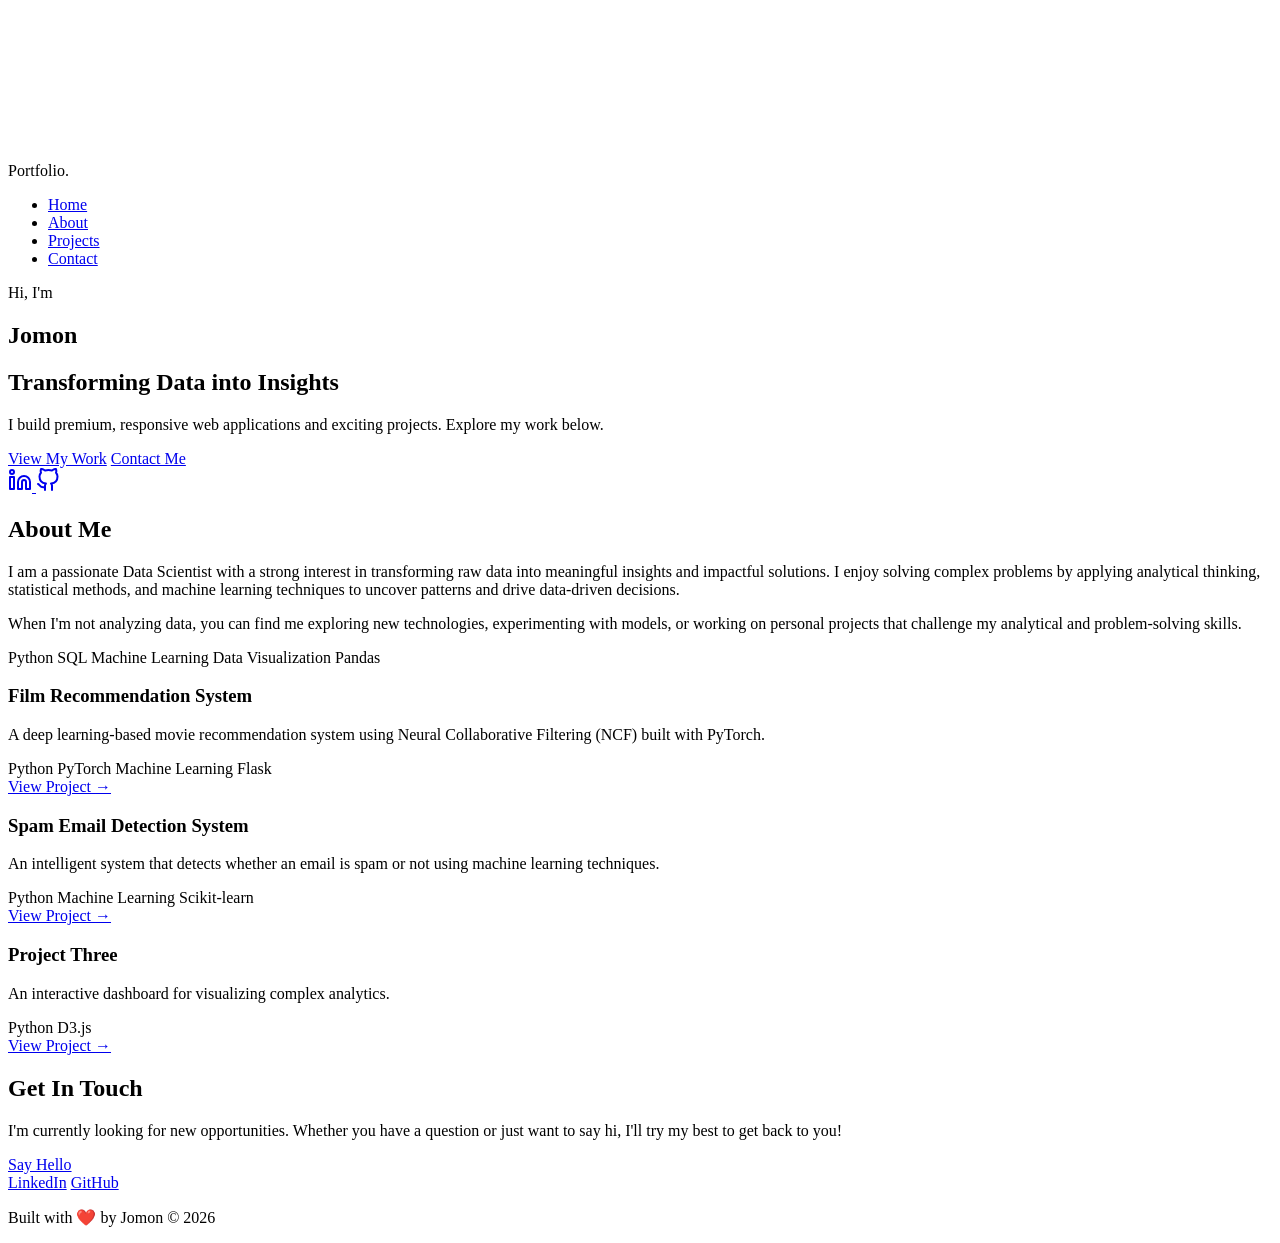
==== templates/index.html @ a03e3c79 "first commit" ====
<!DOCTYPE html>
<html lang="en">

<head>
    <meta charset="UTF-8">
    <meta name="viewport" content="width=device-width, initial-scale=1.0">
    <title>My Portfolio</title>
    <meta name="description" content="Personal portfolio showcasing my projects and skills.">
    <!-- Google Fonts: Inter -->
    <link rel="preconnect" href="https://fonts.googleapis.com">
    <link rel="preconnect" href="https://fonts.gstatic.com" crossorigin>
    <link href="https://fonts.googleapis.com/css2?family=Inter:wght@300;400;600;800&display=swap" rel="stylesheet">
    <link rel="stylesheet" href="styles.css">
</head>

<body>
    <canvas id="background-canvas"></canvas>

    <nav class="navbar glass">
        <div class="logo">Portfolio.</div>
        <ul class="nav-links">
            <li><a href="#home">Home</a></li>
            <li><a href="#about">About</a></li>
            <li><a href="#projects">Projects</a></li>
            <li><a href="#contact">Contact</a></li>
        </ul>
    </nav>

    <main>
        <!-- Hero Section -->
        <section id="home" class="hero fade-in">
            <div class="hero-content">
                <p class="greeting">Hi, I'm</p>
                <h1 class="name">Jomon</h1>
                <h2 class="title">Transforming Data into Insights</h2>
                <p class="description">I build premium, responsive web applications and exciting projects. Explore my
                    work below.</p>
                <div class="cta-buttons">
                    <a href="#projects" class="btn primary-btn">View My Work</a>
                    <a href="#contact" class="btn secondary-btn">Contact Me</a>
                </div>
                <div class="social-links">
                    <a href="https://www.linkedin.com/in/jomon-k-biji-52a9552a1/" target="_blank"
                        rel="noopener noreferrer" class="social-icon" aria-label="LinkedIn">
                        <svg xmlns="http://www.w3.org/2000/svg" width="24" height="24" viewBox="0 0 24 24" fill="none"
                            stroke="currentColor" stroke-width="2" stroke-linecap="round" stroke-linejoin="round">
                            <path d="M16 8a6 6 0 0 1 6 6v7h-4v-7a2 2 0 0 0-2-2 2 2 0 0 0-2 2v7h-4v-7a6 6 0 0 1 6-6z">
                            </path>
                            <rect x="2" y="9" width="4" height="12"></rect>
                            <circle cx="4" cy="4" r="2"></circle>
                        </svg>
                    </a>
                    <a href="https://github.com/Jomon18kb" target="_blank" rel="noopener noreferrer" class="social-icon"
                        aria-label="GitHub">
                        <svg xmlns="http://www.w3.org/2000/svg" width="24" height="24" viewBox="0 0 24 24" fill="none"
                            stroke="currentColor" stroke-width="2" stroke-linecap="round" stroke-linejoin="round">
                            <path
                                d="M9 19c-5 1.5-5-2.5-7-3m14 6v-3.87a3.37 3.37 0 0 0-.94-2.61c3.14-.35 6.44-1.54 6.44-7A5.44 5.44 0 0 0 20 4.77 5.07 5.07 0 0 0 19.91 1S18.73.65 16 2.48a13.38 13.38 0 0 0-7 0C6.27.65 5.09 1 5.09 1A5.07 5.07 0 0 0 5 4.77a5.44 5.44 0 0 0-1.5 3.78c0 5.42 3.3 6.61 6.44 7A3.37 3.37 0 0 0 9 18.13V22">
                            </path>
                        </svg>
                    </a>
                </div>
            </div>
            <div class="hero-visual">
                <!-- A decorative element -->
                <div class="glow-orb"></div>
                <div class="glow-orb secondary"></div>
            </div>
        </section>

        <!-- About Section -->
        <section id="about" class="about fade-in">
            <h2 class="section-title">About Me</h2>
            <div class="about-content glass">
                <p>I am a passionate Data Scientist with a strong interest in transforming raw data into meaningful
                    insights and impactful solutions. I enjoy solving complex problems by applying analytical thinking,
                    statistical methods, and machine learning techniques to uncover patterns and drive data-driven
                    decisions.</p>
                <p>When I'm not analyzing data, you can find me exploring new technologies, experimenting with models,
                    or working on personal projects that challenge my analytical and problem-solving skills.</p>
                <div class="skills">
                    <span class="skill-tag">Python</span>
                    <span class="skill-tag">SQL</span>
                    <span class="skill-tag">Machine Learning</span>
                    <span class="skill-tag">Data Visualization</span>
                    <span class="skill-tag">Pandas</span>
                </div>
            </div>
        </section>

        <div class="project-card glass">
            <div class="project-image"
                style="background-image: url('assets/project1.jpg'); background-size: cover; background-position: center;">
            </div>
            <div class="project-info">
                <h3>Film Recommendation System</h3>
                <p>A deep learning-based movie recommendation system using Neural Collaborative Filtering (NCF) built
                    with PyTorch.</p>
                <div class="project-tech">
                    <span>Python</span>
                    <span>PyTorch</span>
                    <span>Machine Learning</span>
                    <span>Flask</span>
                </div>
                <a href="https://github.com/Jomon18kb/Film-Recommendation" class="project-link" target="_blank">
                    View Project <span>&rarr;</span>
                </a>
            </div>
        </div>

        <!-- Project 2 -->
        <div class="project-card glass">
            <div class="project-image"
                style="background-image: url('assets/project2.jpg'); background-size: cover; background-position: center;">
            </div>
            <div class="project-info">
                <h3>Spam Email Detection System</h3>
                <p>An intelligent system that detects whether an email is spam or not using machine learning techniques.
                </p>
                <div class="project-tech">
                    <span>Python</span>
                    <span>Machine Learning</span>
                    <span>Scikit-learn</span>
                </div>
                <a href="https://github.com/Jomon18kb/Spam-Email-Detection-System" class="project-link" target="_blank">
                    View Project <span>&rarr;</span>
                </a>
            </div>
        </div>

        <!-- Project 3 -->
        <div class="project-card glass">
            <div class="project-image"
                style="background-image: url('assets/project3.jpg'); background-size: cover; background-position: center;">
            </div>
            <div class="project-info">
                <h3>Project Three</h3>
                <p>An interactive dashboard for visualizing complex analytics.</p>
                <div class="project-tech">
                    <span>Python</span>
                    <span>D3.js</span>
                </div>
                <a href="#" class="project-link">View Project <span>&rarr;</span></a>
            </div>
        </div>
        </div>
        </section>

        <!-- Contact Section -->
        <section id="contact" class="contact fade-in">
            <h2 class="section-title">Get In Touch</h2>
            <div class="contact-card glass">
                <p>I'm currently looking for new opportunities. Whether you have a question or just want to say hi, I'll
                    try my best to get back to you!</p>
                <a href="mailto:hello@example.com" class="btn primary-btn">Say Hello</a>
            </div>
        </section>
    </main>

    <footer>
        <div class="footer-socials">
            <a href="https://www.linkedin.com/in/jomon-k-biji-52a9552a1/" target="_blank" rel="noopener noreferrer"
                aria-label="LinkedIn">LinkedIn</a>
            <a href="https://github.com/Jomon18kb" target="_blank" rel="noopener noreferrer"
                aria-label="GitHub">GitHub</a>
        </div>
        <p>Built with ❤️ by Jomon &copy; 2026</p>
    </footer>

    <script src="script.js"></script>
</body>

</html>
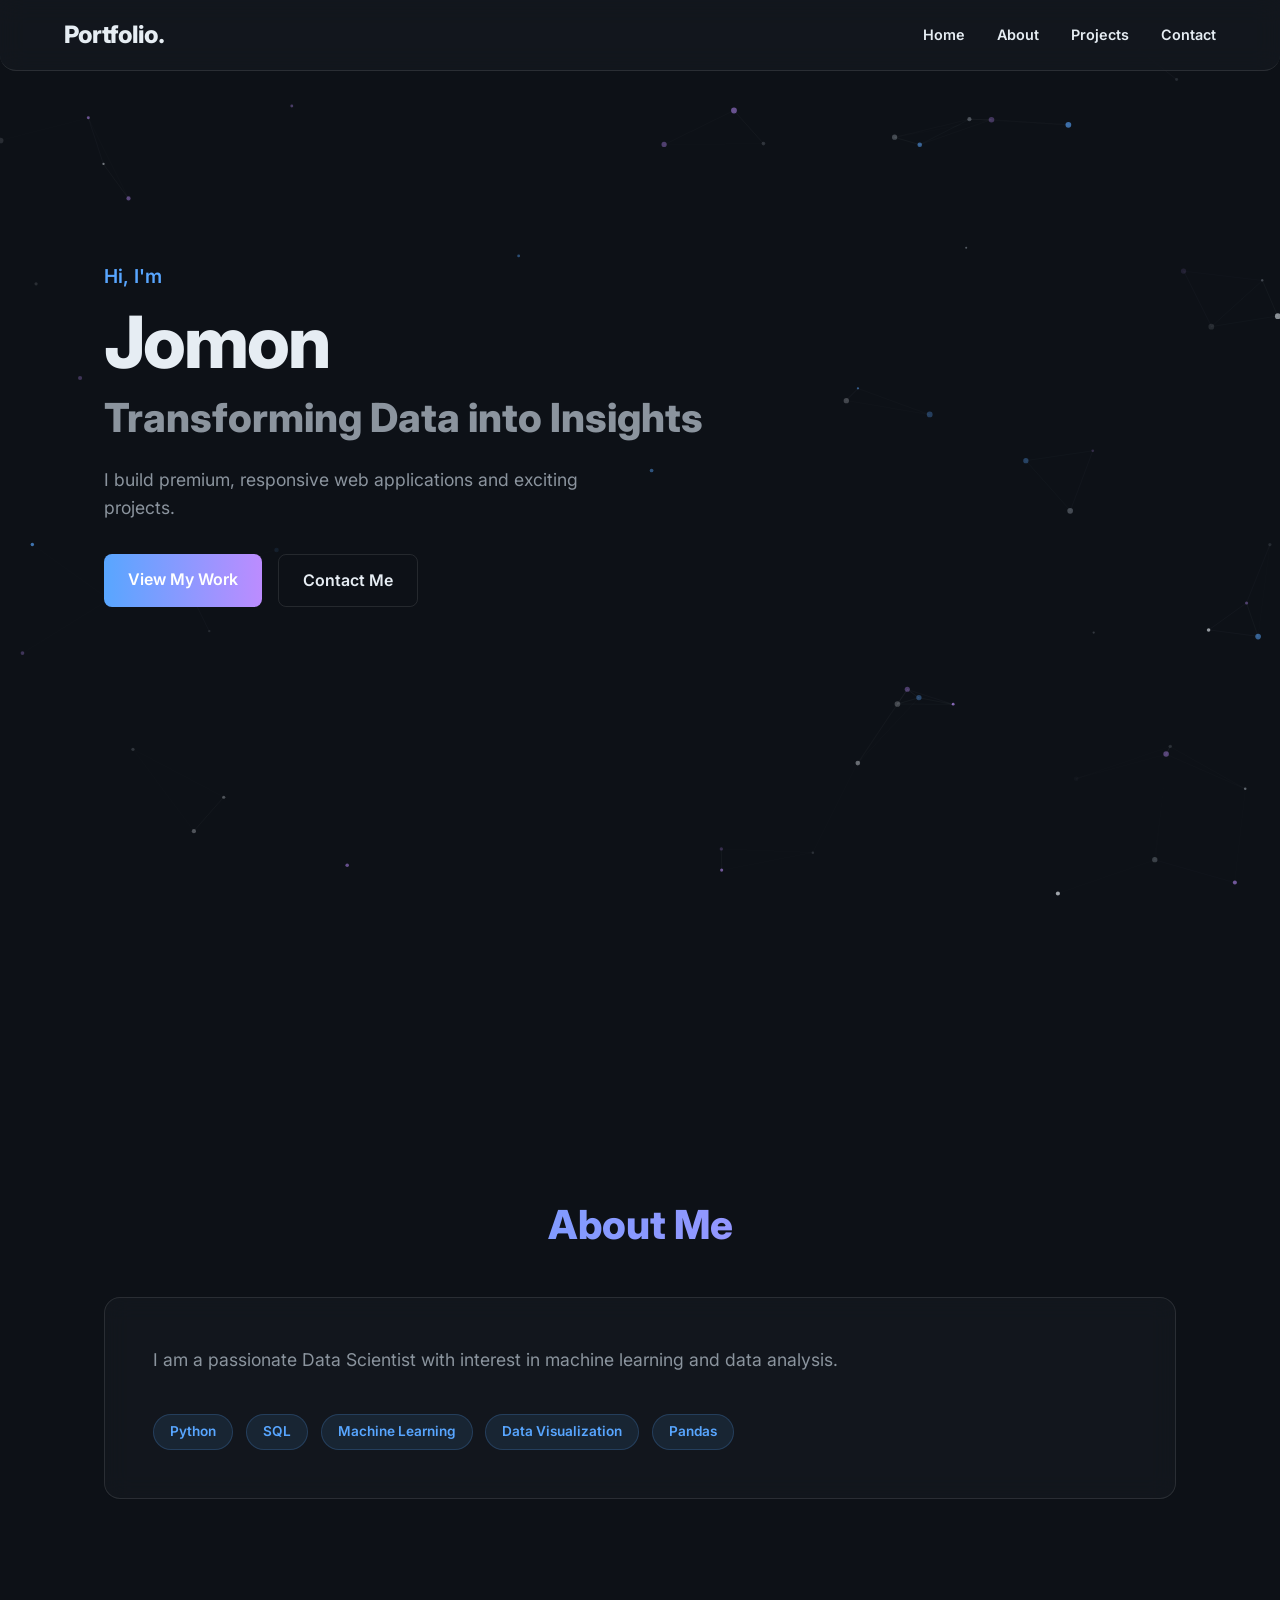
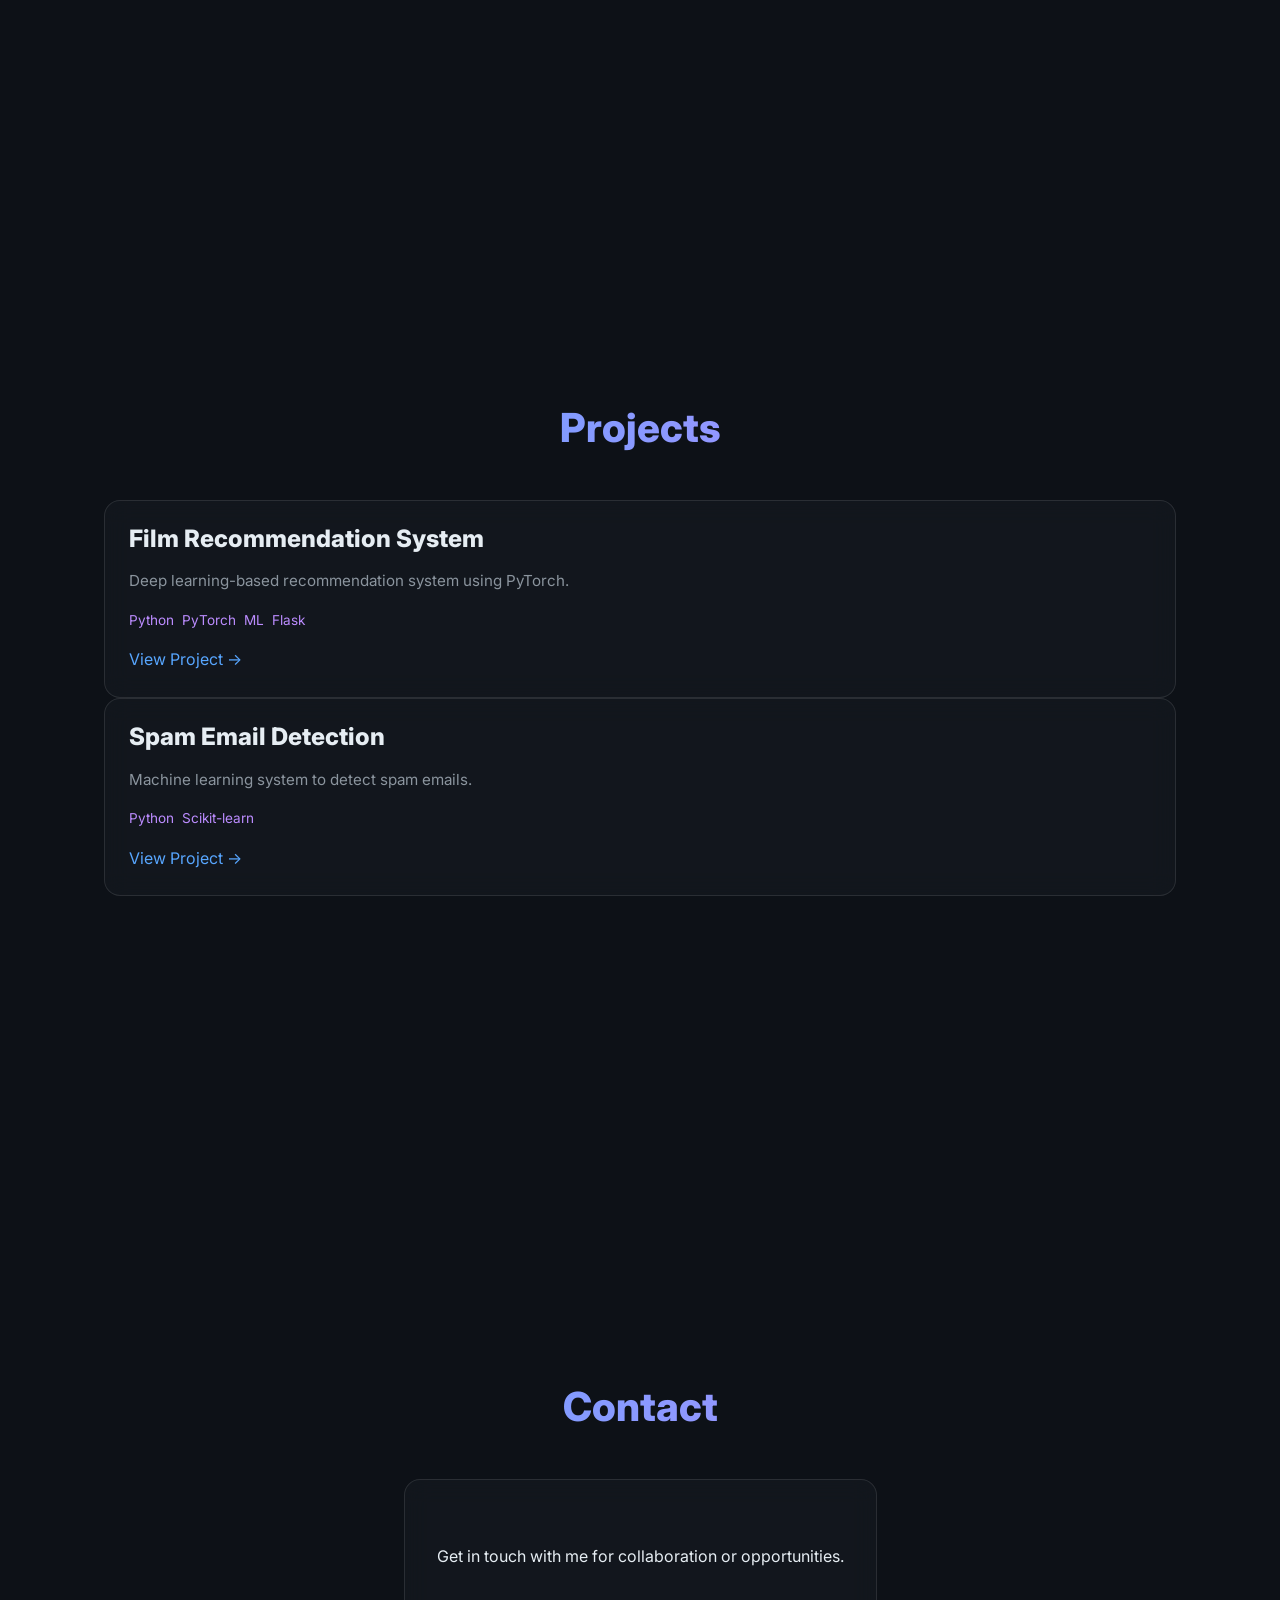
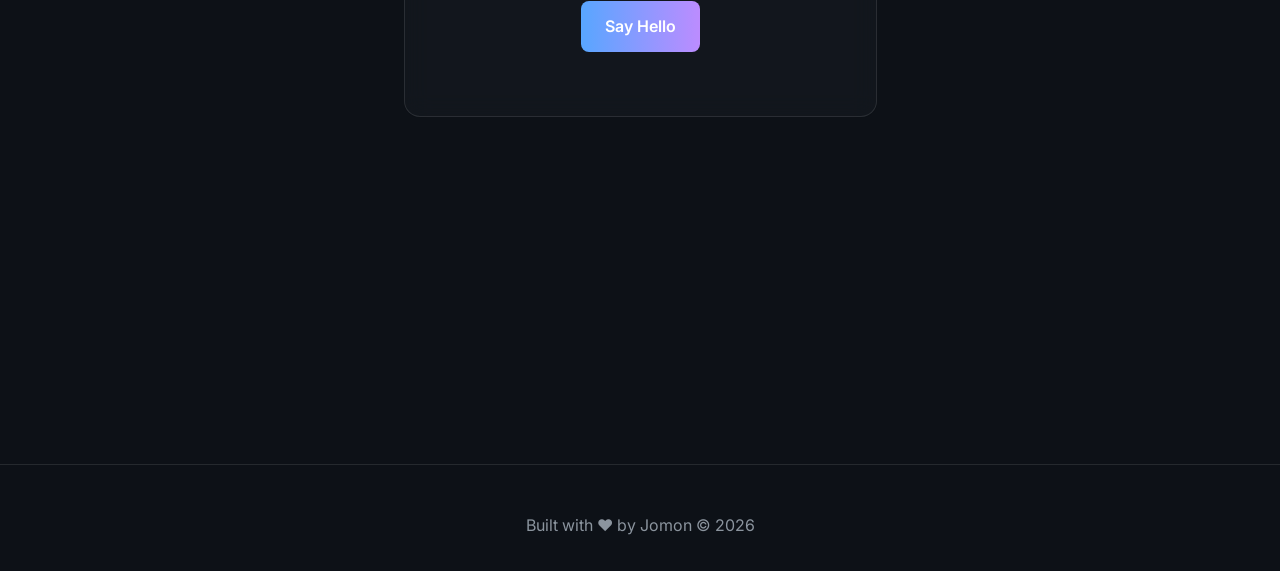
==== commit b9c1ec70: "remove requirements file" ====
--- a/templates/index.html
+++ b/templates/index.html
@@ -6,16 +6,21 @@
     <meta name="viewport" content="width=device-width, initial-scale=1.0">
     <title>My Portfolio</title>
     <meta name="description" content="Personal portfolio showcasing my projects and skills.">
-    <!-- Google Fonts: Inter -->
+
+    <!-- Google Fonts -->
     <link rel="preconnect" href="https://fonts.googleapis.com">
     <link rel="preconnect" href="https://fonts.gstatic.com" crossorigin>
     <link href="https://fonts.googleapis.com/css2?family=Inter:wght@300;400;600;800&display=swap" rel="stylesheet">
-    <link rel="stylesheet" href="styles.css">
+
+    <!-- ✅ FIXED STATIC PATH -->
+    <link rel="stylesheet" href="/static/styles.css">
 </head>
 
 <body>
+
     <canvas id="background-canvas"></canvas>
 
+    <!-- NAVBAR -->
     <nav class="navbar glass">
         <div class="logo">Portfolio.</div>
         <ul class="nav-links">
@@ -27,57 +32,33 @@
     </nav>
 
     <main>
-        <!-- Hero Section -->
+
+        <!-- HERO -->
         <section id="home" class="hero fade-in">
             <div class="hero-content">
                 <p class="greeting">Hi, I'm</p>
                 <h1 class="name">Jomon</h1>
                 <h2 class="title">Transforming Data into Insights</h2>
-                <p class="description">I build premium, responsive web applications and exciting projects. Explore my
-                    work below.</p>
+                <p class="description">
+                    I build premium, responsive web applications and exciting projects.
+                </p>
+
                 <div class="cta-buttons">
                     <a href="#projects" class="btn primary-btn">View My Work</a>
                     <a href="#contact" class="btn secondary-btn">Contact Me</a>
                 </div>
-                <div class="social-links">
-                    <a href="https://www.linkedin.com/in/jomon-k-biji-52a9552a1/" target="_blank"
-                        rel="noopener noreferrer" class="social-icon" aria-label="LinkedIn">
-                        <svg xmlns="http://www.w3.org/2000/svg" width="24" height="24" viewBox="0 0 24 24" fill="none"
-                            stroke="currentColor" stroke-width="2" stroke-linecap="round" stroke-linejoin="round">
-                            <path d="M16 8a6 6 0 0 1 6 6v7h-4v-7a2 2 0 0 0-2-2 2 2 0 0 0-2 2v7h-4v-7a6 6 0 0 1 6-6z">
-                            </path>
-                            <rect x="2" y="9" width="4" height="12"></rect>
-                            <circle cx="4" cy="4" r="2"></circle>
-                        </svg>
-                    </a>
-                    <a href="https://github.com/Jomon18kb" target="_blank" rel="noopener noreferrer" class="social-icon"
-                        aria-label="GitHub">
-                        <svg xmlns="http://www.w3.org/2000/svg" width="24" height="24" viewBox="0 0 24 24" fill="none"
-                            stroke="currentColor" stroke-width="2" stroke-linecap="round" stroke-linejoin="round">
-                            <path
-                                d="M9 19c-5 1.5-5-2.5-7-3m14 6v-3.87a3.37 3.37 0 0 0-.94-2.61c3.14-.35 6.44-1.54 6.44-7A5.44 5.44 0 0 0 20 4.77 5.07 5.07 0 0 0 19.91 1S18.73.65 16 2.48a13.38 13.38 0 0 0-7 0C6.27.65 5.09 1 5.09 1A5.07 5.07 0 0 0 5 4.77a5.44 5.44 0 0 0-1.5 3.78c0 5.42 3.3 6.61 6.44 7A3.37 3.37 0 0 0 9 18.13V22">
-                            </path>
-                        </svg>
-                    </a>
-                </div>
-            </div>
-            <div class="hero-visual">
-                <!-- A decorative element -->
-                <div class="glow-orb"></div>
-                <div class="glow-orb secondary"></div>
             </div>
         </section>
 
-        <!-- About Section -->
+        <!-- ABOUT -->
         <section id="about" class="about fade-in">
             <h2 class="section-title">About Me</h2>
+
             <div class="about-content glass">
-                <p>I am a passionate Data Scientist with a strong interest in transforming raw data into meaningful
-                    insights and impactful solutions. I enjoy solving complex problems by applying analytical thinking,
-                    statistical methods, and machine learning techniques to uncover patterns and drive data-driven
-                    decisions.</p>
-                <p>When I'm not analyzing data, you can find me exploring new technologies, experimenting with models,
-                    or working on personal projects that challenge my analytical and problem-solving skills.</p>
+                <p>
+                    I am a passionate Data Scientist with interest in machine learning and data analysis.
+                </p>
+
                 <div class="skills">
                     <span class="skill-tag">Python</span>
                     <span class="skill-tag">SQL</span>
@@ -88,86 +69,65 @@
             </div>
         </section>
 
-        <div class="project-card glass">
-            <div class="project-image"
-                style="background-image: url('assets/project1.jpg'); background-size: cover; background-position: center;">
+        <!-- PROJECTS -->
+        <section id="projects" class="projects fade-in">
+
+            <h2 class="section-title">Projects</h2>
+
+            <!-- Project 1 -->
+            <div class="project-card glass">
+                <div class="project-info">
+                    <h3>Film Recommendation System</h3>
+                    <p>Deep learning-based recommendation system using PyTorch.</p>
+                    <div class="project-tech">
+                        <span>Python</span>
+                        <span>PyTorch</span>
+                        <span>ML</span>
+                        <span>Flask</span>
+                    </div>
+                    <a href="https://github.com/Jomon18kb/Film-Recommendation" target="_blank">
+                        View Project →
+                    </a>
+                </div>
             </div>
-            <div class="project-info">
-                <h3>Film Recommendation System</h3>
-                <p>A deep learning-based movie recommendation system using Neural Collaborative Filtering (NCF) built
-                    with PyTorch.</p>
-                <div class="project-tech">
-                    <span>Python</span>
-                    <span>PyTorch</span>
-                    <span>Machine Learning</span>
-                    <span>Flask</span>
+
+            <!-- Project 2 -->
+            <div class="project-card glass">
+                <div class="project-info">
+                    <h3>Spam Email Detection</h3>
+                    <p>Machine learning system to detect spam emails.</p>
+                    <div class="project-tech">
+                        <span>Python</span>
+                        <span>Scikit-learn</span>
+                    </div>
+                    <a href="https://github.com/Jomon18kb/Spam-Email-Detection-System" target="_blank">
+                        View Project →
+                    </a>
                 </div>
-                <a href="https://github.com/Jomon18kb/Film-Recommendation" class="project-link" target="_blank">
-                    View Project <span>&rarr;</span>
-                </a>
             </div>
-        </div>
 
-        <!-- Project 2 -->
-        <div class="project-card glass">
-            <div class="project-image"
-                style="background-image: url('assets/project2.jpg'); background-size: cover; background-position: center;">
-            </div>
-            <div class="project-info">
-                <h3>Spam Email Detection System</h3>
-                <p>An intelligent system that detects whether an email is spam or not using machine learning techniques.
-                </p>
-                <div class="project-tech">
-                    <span>Python</span>
-                    <span>Machine Learning</span>
-                    <span>Scikit-learn</span>
-                </div>
-                <a href="https://github.com/Jomon18kb/Spam-Email-Detection-System" class="project-link" target="_blank">
-                    View Project <span>&rarr;</span>
-                </a>
-            </div>
-        </div>
-
-        <!-- Project 3 -->
-        <div class="project-card glass">
-            <div class="project-image"
-                style="background-image: url('assets/project3.jpg'); background-size: cover; background-position: center;">
-            </div>
-            <div class="project-info">
-                <h3>Project Three</h3>
-                <p>An interactive dashboard for visualizing complex analytics.</p>
-                <div class="project-tech">
-                    <span>Python</span>
-                    <span>D3.js</span>
-                </div>
-                <a href="#" class="project-link">View Project <span>&rarr;</span></a>
-            </div>
-        </div>
-        </div>
         </section>
 
-        <!-- Contact Section -->
+        <!-- CONTACT -->
         <section id="contact" class="contact fade-in">
-            <h2 class="section-title">Get In Touch</h2>
+            <h2 class="section-title">Contact</h2>
+
             <div class="contact-card glass">
-                <p>I'm currently looking for new opportunities. Whether you have a question or just want to say hi, I'll
-                    try my best to get back to you!</p>
+                <p>Get in touch with me for collaboration or opportunities.</p>
                 <a href="mailto:hello@example.com" class="btn primary-btn">Say Hello</a>
             </div>
         </section>
+
     </main>
 
+    <!-- FOOTER -->
     <footer>
-        <div class="footer-socials">
-            <a href="https://www.linkedin.com/in/jomon-k-biji-52a9552a1/" target="_blank" rel="noopener noreferrer"
-                aria-label="LinkedIn">LinkedIn</a>
-            <a href="https://github.com/Jomon18kb" target="_blank" rel="noopener noreferrer"
-                aria-label="GitHub">GitHub</a>
-        </div>
-        <p>Built with ❤️ by Jomon &copy; 2026</p>
+        <p>Built with ❤️ by Jomon © 2026</p>
     </footer>
 
-    <script src="script.js"></script>
+    <!-- ✅ FIXED STATIC PATH -->
+    <script src="/static/script.js"></script>
+
 </body>
 
 </html>
--- a/static/styles.css
+++ b/static/styles.css
@@ -0,0 +1,464 @@
+/* Color Palette & Variables */
+:root {
+    --bg-color: #0d1117;
+    --text-primary: #e6edf3;
+    --text-secondary: #8b949e;
+    --accent-primary: #58a6ff;
+    --accent-secondary: #bc8cff;
+    --glass-bg: rgba(22, 27, 34, 0.6);
+    --glass-border: rgba(255, 255, 255, 0.1);
+    --transition: all 0.3s cubic-bezier(0.25, 0.8, 0.25, 1);
+}
+
+/* Reset and Base Styles */
+* {
+    margin: 0;
+    padding: 0;
+    box-sizing: border-box;
+    scroll-behavior: smooth;
+}
+
+body {
+    font-family: 'Inter', sans-serif;
+    background-color: var(--bg-color);
+    color: var(--text-primary);
+    line-height: 1.6;
+    overflow-x: hidden;
+}
+
+#background-canvas {
+    position: fixed;
+    top: 0;
+    left: 0;
+    width: 100vw;
+    height: 100vh;
+    z-index: -1;
+    pointer-events: none;
+}
+
+/* Typography */
+h1,
+h2,
+h3 {
+    font-weight: 800;
+    line-height: 1.2;
+}
+
+h2.section-title {
+    font-size: 2.5rem;
+    margin-bottom: 3rem;
+    text-align: center;
+    background: linear-gradient(90deg, var(--accent-primary), var(--accent-secondary));
+    -webkit-background-clip: text;
+    -webkit-text-fill-color: transparent;
+    display: inline-block;
+    position: relative;
+    left: 50%;
+    transform: translateX(-50%);
+}
+
+a {
+    color: var(--accent-primary);
+    text-decoration: none;
+    transition: var(--transition);
+}
+
+/* Glassmorphism Utilities */
+.glass {
+    background: var(--glass-bg);
+    backdrop-filter: blur(12px);
+    -webkit-backdrop-filter: blur(12px);
+    border: 1px solid var(--glass-border);
+    border-radius: 16px;
+}
+
+/* Navigation */
+.navbar {
+    position: fixed;
+    top: 0;
+    left: 0;
+    width: 100%;
+    display: flex;
+    justify-content: space-between;
+    align-items: center;
+    padding: 1rem 5%;
+    z-index: 1000;
+    border-radius: 0 0 16px 16px;
+    border-top: none;
+    border-left: none;
+    border-right: none;
+}
+
+.logo {
+    font-size: 1.5rem;
+    font-weight: 800;
+    letter-spacing: -1px;
+}
+
+.nav-links {
+    display: flex;
+    list-style: none;
+    gap: 2rem;
+}
+
+.nav-links a {
+    color: var(--text-primary);
+    font-weight: 600;
+    font-size: 0.9rem;
+    position: relative;
+}
+
+.nav-links a::after {
+    content: '';
+    position: absolute;
+    width: 0;
+    height: 2px;
+    bottom: -4px;
+    left: 0;
+    background-color: var(--accent-primary);
+    transition: var(--transition);
+}
+
+.nav-links a:hover::after {
+    width: 100%;
+}
+
+/* General Layout */
+main {
+    padding: 0 5%;
+    max-width: 1200px;
+    margin: 0 auto;
+}
+
+section {
+    min-height: 100vh;
+    display: flex;
+    flex-direction: column;
+    justify-content: center;
+    padding: 6rem 0;
+}
+
+/* Buttons */
+.btn {
+    display: inline-block;
+    padding: 0.8rem 1.5rem;
+    border-radius: 8px;
+    font-weight: 600;
+    cursor: pointer;
+}
+
+.primary-btn {
+    background: linear-gradient(90deg, var(--accent-primary), var(--accent-secondary));
+    color: #fff;
+    border: none;
+}
+
+.primary-btn:hover {
+    box-shadow: 0 0 20px rgba(88, 166, 255, 0.4);
+    transform: translateY(-2px);
+}
+
+.secondary-btn {
+    background: transparent;
+    color: var(--text-primary);
+    border: 1px solid var(--glass-border);
+}
+
+.secondary-btn:hover {
+    background: var(--glass-border);
+    transform: translateY(-2px);
+}
+
+/* Hero Section */
+.hero {
+    flex-direction: row;
+    align-items: center;
+    justify-content: space-between;
+    gap: 2rem;
+}
+
+.hero-content {
+    flex: 1;
+    position: relative;
+    z-index: 2;
+}
+
+.greeting {
+    color: var(--accent-primary);
+    font-weight: 600;
+    font-size: 1.2rem;
+    margin-bottom: 0.5rem;
+}
+
+.name {
+    font-size: 4.5rem;
+    margin-bottom: 0.5rem;
+    letter-spacing: -2px;
+}
+
+.title {
+    font-size: 2.5rem;
+    color: var(--text-secondary);
+    margin-bottom: 1.5rem;
+}
+
+.description {
+    font-size: 1.1rem;
+    color: var(--text-secondary);
+    margin-bottom: 2rem;
+    max-width: 500px;
+}
+
+.cta-buttons {
+    display: flex;
+    gap: 1rem;
+    margin-bottom: 2rem;
+}
+
+.social-links {
+    display: flex;
+    gap: 1.5rem;
+    align-items: center;
+}
+
+.social-icon {
+    display: inline-flex;
+    justify-content: center;
+    align-items: center;
+    width: 45px;
+    height: 45px;
+    border-radius: 50%;
+    background: var(--glass-bg);
+    border: 1px solid var(--glass-border);
+    color: var(--text-primary);
+    transition: var(--transition);
+}
+
+.social-icon:hover {
+    background: rgba(88, 166, 255, 0.1);
+    color: var(--accent-primary);
+    border-color: var(--accent-primary);
+    transform: translateY(-3px);
+    box-shadow: 0 5px 15px rgba(88, 166, 255, 0.2);
+}
+
+.hero-visual {
+    flex: 1;
+    position: relative;
+    height: 400px;
+    display: flex;
+    justify-content: center;
+    align-items: center;
+    pointer-events: none;
+}
+
+.glow-orb {
+    position: absolute;
+    width: 300px;
+    height: 300px;
+    border-radius: 50%;
+    background: radial-gradient(circle, var(--accent-primary) 0%, rgba(88, 166, 255, 0) 70%);
+    filter: blur(40px);
+    opacity: 0.4;
+    animation: float 6s ease-in-out infinite;
+}
+
+.glow-orb.secondary {
+    background: radial-gradient(circle, var(--accent-secondary) 0%, rgba(188, 140, 255, 0) 70%);
+    top: 20%;
+    left: 10%;
+    width: 200px;
+    height: 200px;
+    animation: float 8s ease-in-out infinite reverse;
+}
+
+@keyframes float {
+    0% {
+        transform: translateY(0px) scale(1);
+    }
+
+    50% {
+        transform: translateY(-20px) scale(1.05);
+    }
+
+    100% {
+        transform: translateY(0px) scale(1);
+    }
+}
+
+/* About Section */
+.about-content {
+    padding: 3rem;
+    display: flex;
+    flex-direction: column;
+    gap: 1.5rem;
+    font-size: 1.1rem;
+    color: var(--text-secondary);
+}
+
+.skills {
+    display: flex;
+    flex-wrap: wrap;
+    gap: 0.8rem;
+    margin-top: 1rem;
+}
+
+.skill-tag {
+    background: rgba(88, 166, 255, 0.1);
+    color: var(--accent-primary);
+    padding: 0.4rem 1rem;
+    border-radius: 20px;
+    font-size: 0.85rem;
+    font-weight: 600;
+    border: 1px solid rgba(88, 166, 255, 0.2);
+}
+
+/* Projects Section */
+.project-grid {
+    display: grid;
+    grid-template-columns: repeat(auto-fit, minmax(300px, 1fr));
+    gap: 2rem;
+}
+
+.project-card {
+    overflow: hidden;
+    display: flex;
+    flex-direction: column;
+    transition: var(--transition);
+}
+
+.project-card:hover {
+    transform: translateY(-10px);
+    box-shadow: 0 10px 30px rgba(0, 0, 0, 0.5);
+    border-color: rgba(255, 255, 255, 0.2);
+}
+
+.project-image {
+    width: 100%;
+    height: 200px;
+    background-color: #1c2128;
+    display: flex;
+    justify-content: center;
+    align-items: center;
+    color: var(--text-secondary);
+    border-bottom: 1px solid var(--glass-border);
+}
+
+.project-info {
+    padding: 1.5rem;
+    display: flex;
+    flex-direction: column;
+    gap: 1rem;
+    flex: 1;
+}
+
+.project-info h3 {
+    font-size: 1.5rem;
+}
+
+.project-info p {
+    color: var(--text-secondary);
+    font-size: 0.95rem;
+    flex: 1;
+}
+
+.project-tech {
+    display: flex;
+    gap: 0.5rem;
+    font-size: 0.85rem;
+    color: var(--accent-secondary);
+}
+
+.project-link {
+    display: flex;
+    align-items: center;
+    gap: 0.5rem;
+    font-weight: 600;
+    margin-top: 1rem;
+}
+
+.project-link:hover span {
+    transform: translateX(5px);
+}
+
+.project-link span {
+    transition: var(--transition);
+}
+
+/* Contact Section */
+.contact-card {
+    padding: 4rem 2rem;
+    text-align: center;
+    max-width: 600px;
+    margin: 0 auto;
+    display: flex;
+    flex-direction: column;
+    align-items: center;
+    gap: 2rem;
+}
+
+/* Footer */
+footer {
+    text-align: center;
+    padding: 3rem 2rem 2rem;
+    color: var(--text-secondary);
+    border-top: 1px solid var(--glass-border);
+    margin-top: 4rem;
+    display: flex;
+    flex-direction: column;
+    align-items: center;
+    gap: 1.5rem;
+}
+
+.footer-socials {
+    display: flex;
+    gap: 2rem;
+}
+
+.footer-socials a {
+    color: var(--text-primary);
+    font-weight: 500;
+    font-size: 0.95rem;
+}
+
+.footer-socials a:hover {
+    color: var(--accent-primary);
+}
+
+/* Animations */
+.fade-in {
+    opacity: 0;
+    transform: translateY(30px);
+    transition: opacity 0.8s ease-out, transform 0.8s ease-out;
+}
+
+.fade-in.visible {
+    opacity: 1;
+    transform: translateY(0);
+}
+
+/* Responsive */
+@media (max-width: 768px) {
+    .hero {
+        flex-direction: column;
+        text-align: center;
+        padding-top: 10rem;
+    }
+
+    .cta-buttons {
+        justify-content: center;
+    }
+
+    .name {
+        font-size: 3.5rem;
+    }
+
+    .title {
+        font-size: 2rem;
+    }
+
+    .nav-links {
+        display: none;
+        /* simple mobile nav approach for MVP */
+    }
+}
